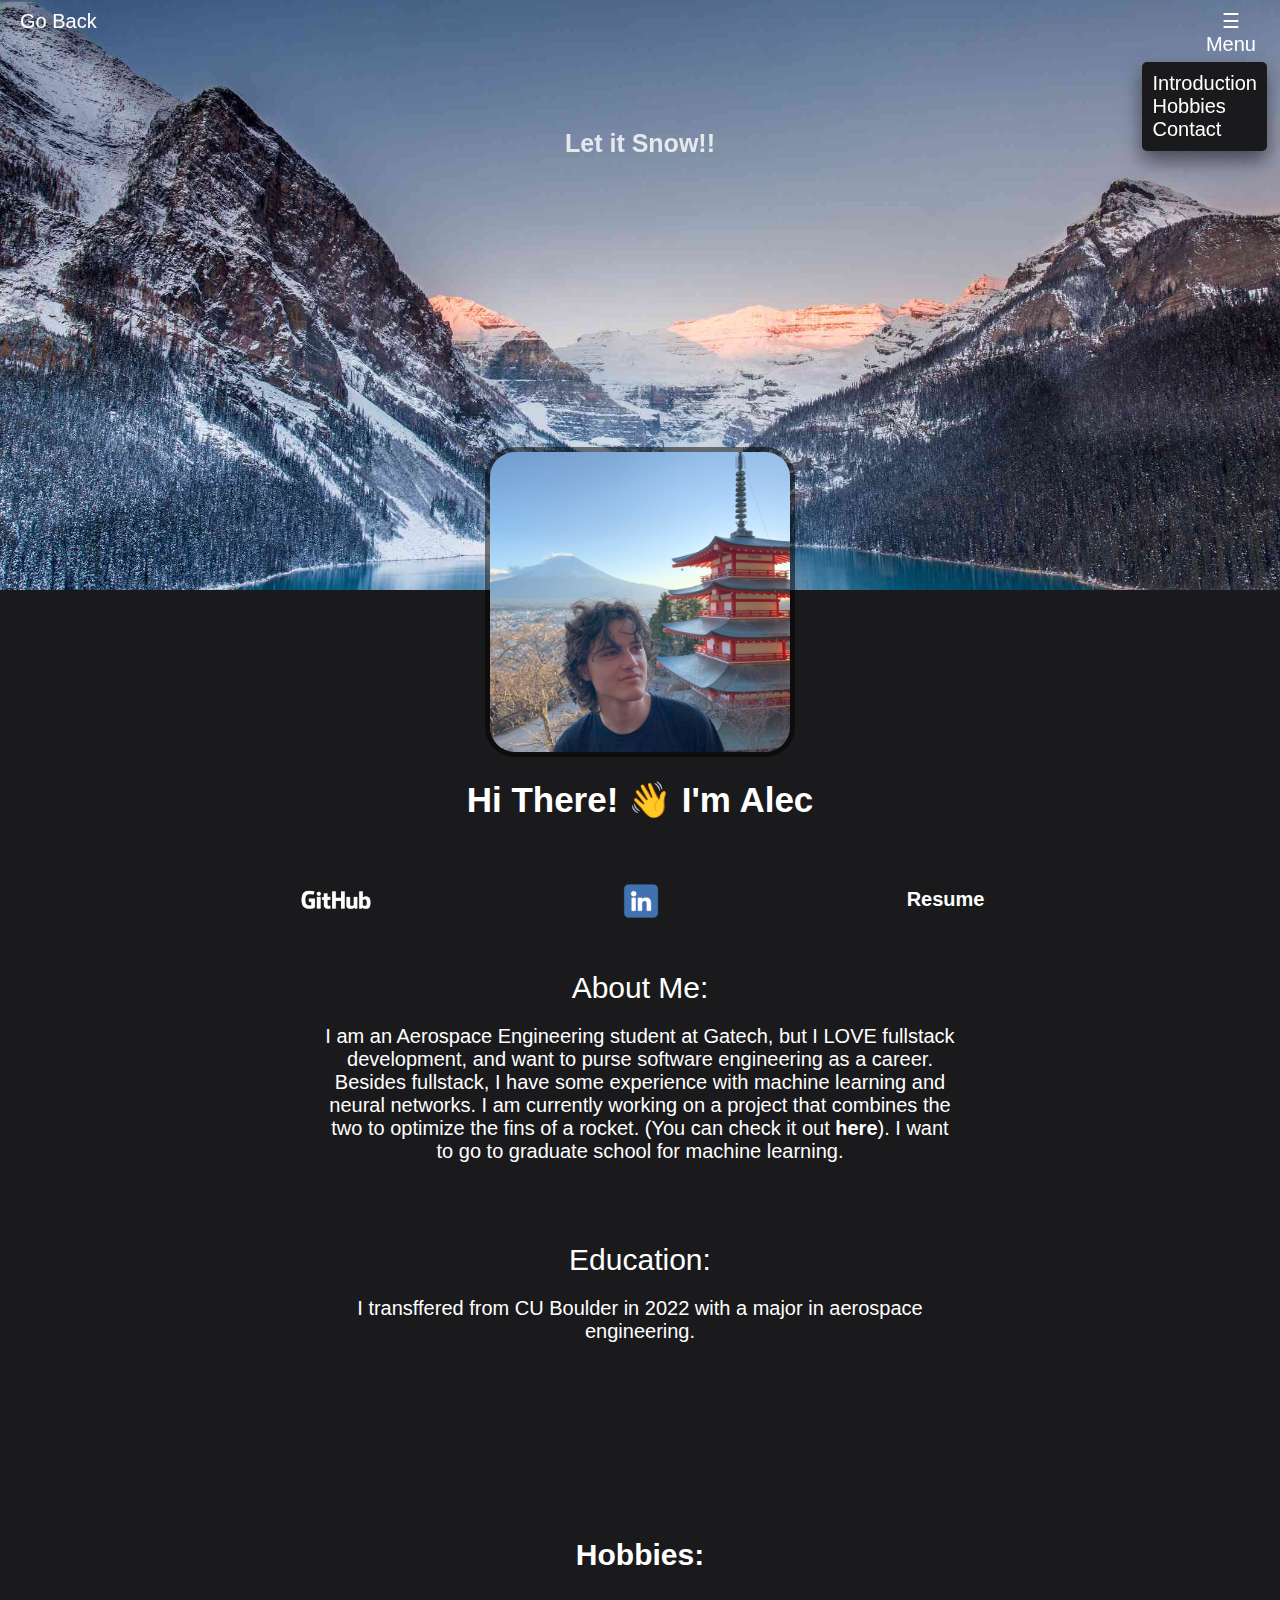
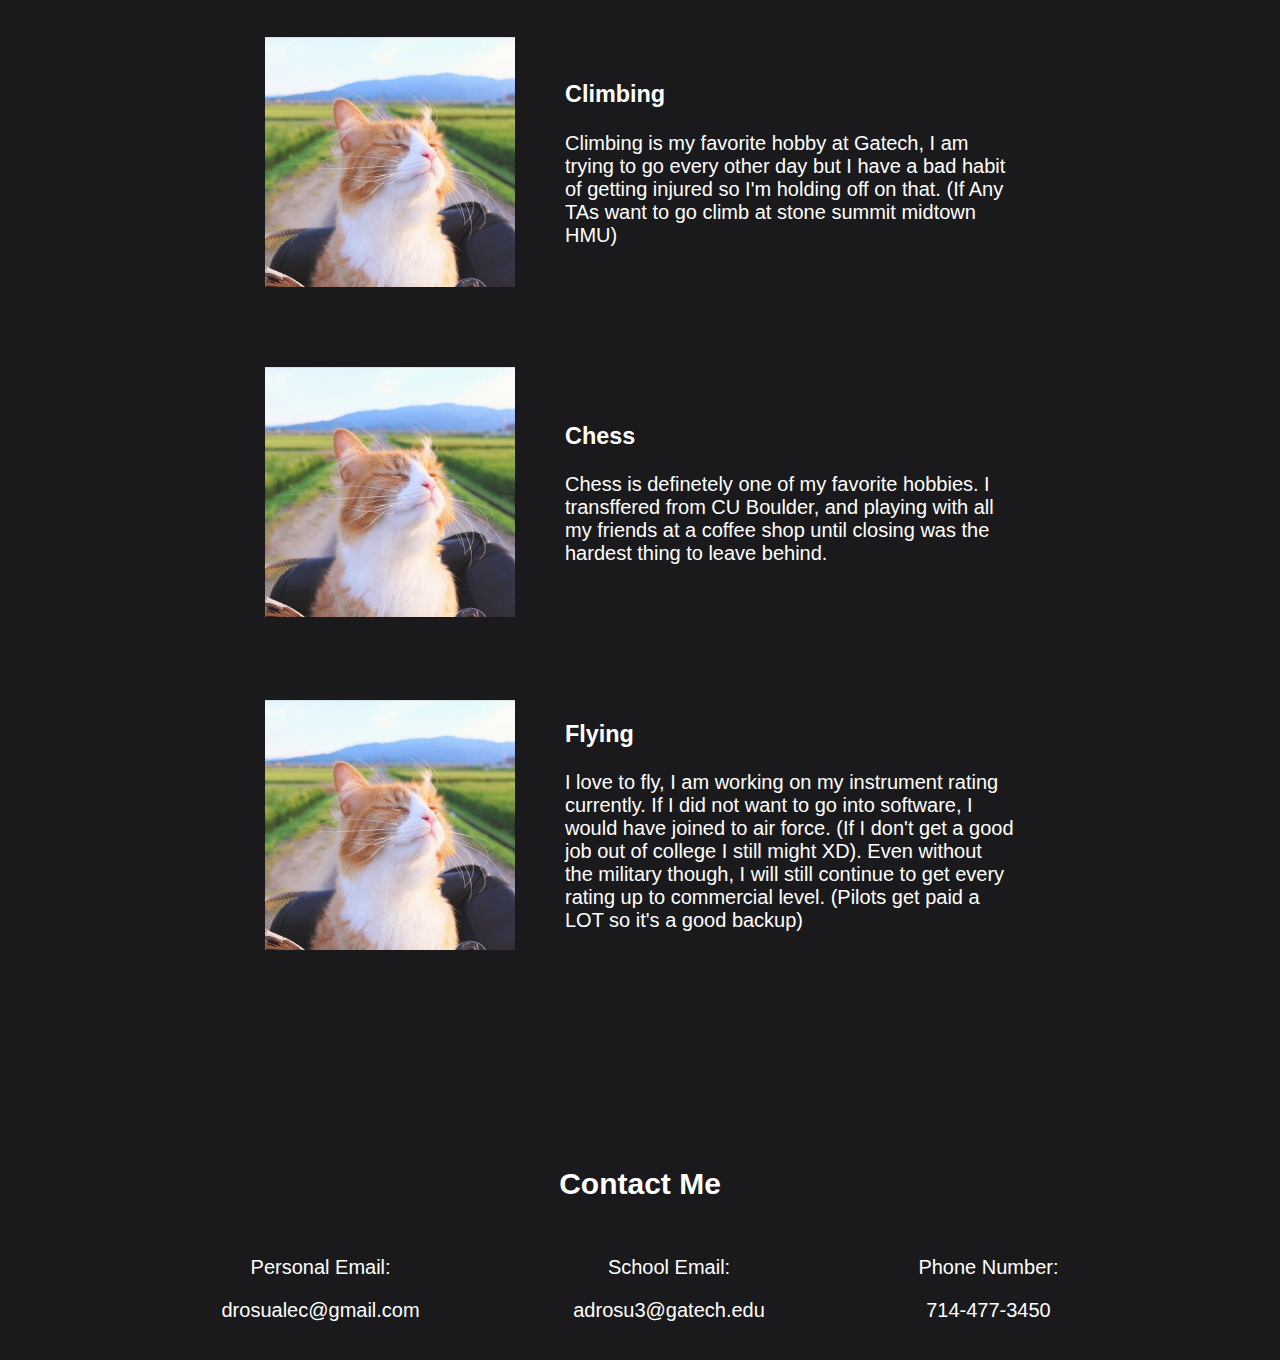
==== profile.html @ a08bbecd "first commit" ====
<!DOCTYPE html>
<html>
	<head>
		<title>Alec Drosu</title>
		<link rel="stylesheet" type="text/css" href="./profile.css" />
	</head>
	<body class="page">
		<header class="header">
			<canvas id="snow"></canvas>
			<a class="return" href="./index.html">Go Back</a>
			<div class="dropdown">
				<button class="menu__open">☰ Menu</button>
				<div class="dropdown__menu dropdown__menu_active">
					<l1><a href="#introduction" class="menu__item">Introduction</a></l1>
					<l1><a href="#hobbies" class="menu__item">Hobbies</a></l1>
					<l1><a href="#contact" class="menu__item">Contact</a></l1>
				</div>
			</div>
			<button class="snow__active">Let it Snow!!</button>
		</header>
		<main class="main">
			<section id="introduction">
				<img class="introduction__image" src="./images/ProfilePic.JPG" alt="" />
				<h1 class="introduction__name">Hi There! <span class="wave">👋</span> I'm Alec</h1>
				<div class="introduction__links">
					<a href="https://github.com/AlecDrosu" class="link">
						<img
							class="links github"
							src="./images/github.png"
							alt=""
							style="margin-bottom: -10px"
						/>
					</a>
					<a href="https://www.linkedin.com/in/alec-drosu/" class="link">
						<img
							class="links linkedIn"
							src="./images/Linkedin-logo-on-transparent-Background-PNG-.png"
							alt=""
							style="margin-bottom: -15px"
						/>
					</a>
					<a href="./Alec Drosu Resume.pdf" class="links link">Resume</a>
				</div>
				<div class="about">About Me:</div>
				<p class="about_des">
					I am an Aerospace Engineering student at Gatech, but I LOVE fullstack
					development, and want to purse software engineering as a career.
					Besides fullstack, I have some experience with machine learning and
					neural networks. I am currently working on a project that combines the
					two to optimize the fins of a rocket. (You can check it out
					<a class="ml-link" href="https://github.com/JadenMcElvey/AutoRASAero"
						>here</a
					>). I want to go to graduate school for machine learning.
				</p>
				<div class="about">Education:</div>
				<p class="about_des">
					I transffered from CU Boulder in 2022 with a major in aerospace
					engineering.
				</p>
			</section>
			<section id="hobbies">
				<h2 class="hobby__title">Hobbies:</h2>
				<div class="hobby__list">
					<div class="hobby">
						<img
							src="./images/junKitty.jpg"
							alt=""
							class="hobby__img slide-in left"
						/>
						<div class="hobby__box slide-in right">
							<h3 class="hobby__name">Climbing</h3>
							<p class="hobby__description">
								Climbing is my favorite hobby at Gatech, I am trying to go every
								other day but I have a bad habit of getting injured so I'm
								holding off on that. (If Any TAs want to go climb at stone
								summit midtown HMU)
							</p>
						</div>
					</div>
					<div class="hobby">
						<img
							src="./images/junKitty.jpg"
							alt=""
							class="hobby__img slide-in left"
						/>
						<div class="hobby__box slide-in right">
							<h3 class="hobby__name">Chess</h3>
							<p class="hobby__description">
								Chess is definetely one of my favorite hobbies. I transffered
								from CU Boulder, and playing with all my friends at a coffee
								shop until closing was the hardest thing to leave behind.
							</p>
						</div>
					</div>
					<div class="hobby">
						<img
							src="./images/junKitty.jpg"
							alt=""
							class="hobby__img slide-in left"
						/>
						<div class="hobby__box slide-in right">
							<h3 class="hobby__name">Flying</h3>
							<p class="hobby__description">
								I love to fly, I am working on my instrument rating currently.
								If I did not want to go into software, I would have joined to
								air force. (If I don't get a good job out of college I still
								might XD). Even without the military though, I will still
								continue to get every rating up to commercial level. (Pilots get
								paid a LOT so it's a good backup)
							</p>
						</div>
					</div>
				</div>
			</section>
			<section id="contact">
				<h2 class="contact__title">Contact Me</h2>
				<div class="contact__box">
					<div class="contact">
						<p class="contact__info">Personal Email:</p>
						<p class="contact__des">drosualec@gmail.com</p>
					</div>
					<div class="contact">
						<p class="contact__info">School Email:</p>
						<p class="contact__des">adrosu3@gatech.edu</p>
					</div>
					<div class="contact">
						<p class="contact__info">Phone Number:</p>
						<p class="contact__des">714-477-3450</p>
					</div>
				</div>
			</section>
		</main>
		<script src="profile.js" type="text/javascript"></script>
	</body>
</html>
---- profile.css ----
html {
	background: #1a1a1c;
	font-family: "Helvetica Neue", Helvetica, Arial, sans-serif;
	font-size: 20px;
}

@keyframes wave-animation {
	0% {
		transform: rotate(0deg);
	}
	10% {
		transform: rotate(14deg);
	}
	20% {
		transform: rotate(-8deg);
	}
	30% {
		transform: rotate(14deg);
	}
	40% {
		transform: rotate(-4deg);
	}
	50% {
		transform: rotate(10deg);
	}
	60% {
		transform: rotate(0deg);
	}
	100% {
		transform: rotate(0deg);
	}
}

.main {
	margin-top: 590px;
	color: white;
}

.introduction {
	width: 100%;
	height: 100%;
}

#snow {
	background-image: url("./images/rockyMountains.jpg");
	background-size: cover;
	background-repeat: no-repeat;
	background-position: center;
	object-position: left;
	width: 100%;
	margin: 0px;
	height: 590px;
	position: absolute;
	left: 0;
	top: 0;
}

.return {
	position: fixed;
	left: 20px;
	top: 10px;
	color: white;
	font-size: 20px;
	text-decoration: none;
}

.return:hover {
	color: lightblue;
}

.snow__active {
	margin-top: 50px;
	background-color: transparent;
	color: rgba(255, 255, 255, 0.8);
	border: none;
	font-size: 25px;
	height: 25px;
	cursor: pointer;
	position: absolute;
	left: 50%;
	top: 10%;
	transform: translate(-50%, -50%);
    font-weight: bold;
}

.snow__active:hover {
	text-shadow: 0 0 10px #fff;
	color: white;
}

#introduction {
	display: flex;
	align-items: center;
	flex-direction: column;
	justify-content: center;
	text-align: center;
}

.introduction__name {
	font-size: 35px;
	font-weight: bold;
	margin-bottom: 60px;
}

.introduction__image {
	width: 300px;
	height: 300px;
	object-fit: cover;
	object-position: top;
	margin-top: -200px;
	z-index: 1;
    border-radius: 30px;
    border:rgba(0, 0, 0, 0.5) solid 5px;
}

.link {
	padding: 0 120px;
	text-decoration: none;
	text-align: center;
	color: white;
	font-size: 20px;
	font-weight: bold;
	border: none;
	height: 25px;
	cursor: pointer;
}

/* make the links move up and down when hovering over them */
.links {
	position: relative;
	top: 0;
	transition: top ease 0.25s;
}

.links:hover {
	top: -10px;
}

.github {
	width: 80px;
}

.linkedIn {
	width: 40px;
}

.about {
	font-size: 30px;
	padding-top: 60px;
}

.about_des {
	width: 50%;
}

.ml-link {
	text-decoration: none;
	color: white;
	font-size: 20px;
	font-weight: bold;
	border: none;
	height: 25px;
	cursor: pointer;
}

.ml-link:hover {
	color: lightblue;
	text-decoration: none;
}

#hobbies {
	display: flex;
	flex-direction: column;
	justify-content: center;
	align-items: center;
	margin-top: 150px;
}

.hobby__img {
	height: 250px;
	width: 250px;
	padding-right: 50px;
	object-fit: cover;
}

.hobby {
	display: flex;
	padding: 40px;
	align-items: center;
}

.hobby__description {
	width: 450px;
}

#contact {
	display: flex;
	flex-direction: column;
	justify-content: center;
	align-items: center;
	margin-top: 150px;
    text-align: center;
}

.contact__box {
	display: flex;
    text-align: center;
}

.contact {
	padding: 10px 6vw;
    text-align: center;
}

.dropdown {
	position: relative;
	display: inline-block;
	margin-left: 94.3%;
}

.dropdown__menu {
	position: absolute;
	right: 15px;
	top: calc(100% + 0.25rem);
	background-color: #1a1a1c;
	color: white;
	border-radius: 5px;
	padding: 0.5rem 0.5rem;
	box-shadow: 0 0.5rem 1rem rgba(0, 0, 0, 0.5);
	opacity: 0;
	pointer-events: none;
	transition: opacity 0.2s ease-in-out, transform 0.2s ease-in-out;
	transform: translateY(-10px);
}

.menu__item {
	color: white;
	text-decoration: none;
	font-size: 20px;
}

.dropdown__menu_active {
	opacity: 1;
	transform: translateY(0px);
	pointer-events: auto;
}

.menu__open {
	margin-right: 20px;
	border: none;
	color: white;
	background-color: transparent;
	font-size: 20px;
	cursor: pointer;
}

.menu__open:hover {
	text-shadow: 0 0 10px #fff;
}

.menu__item:hover {
	color: lightblue;
	text-shadow: 0 0 6px #fff;
}

.wave {
	animation-name: wave-animation;
	animation-duration: 2.5s;
	animation-iteration-count: infinite;
	transform-origin: 70% 70%;
	display: inline-block;
}
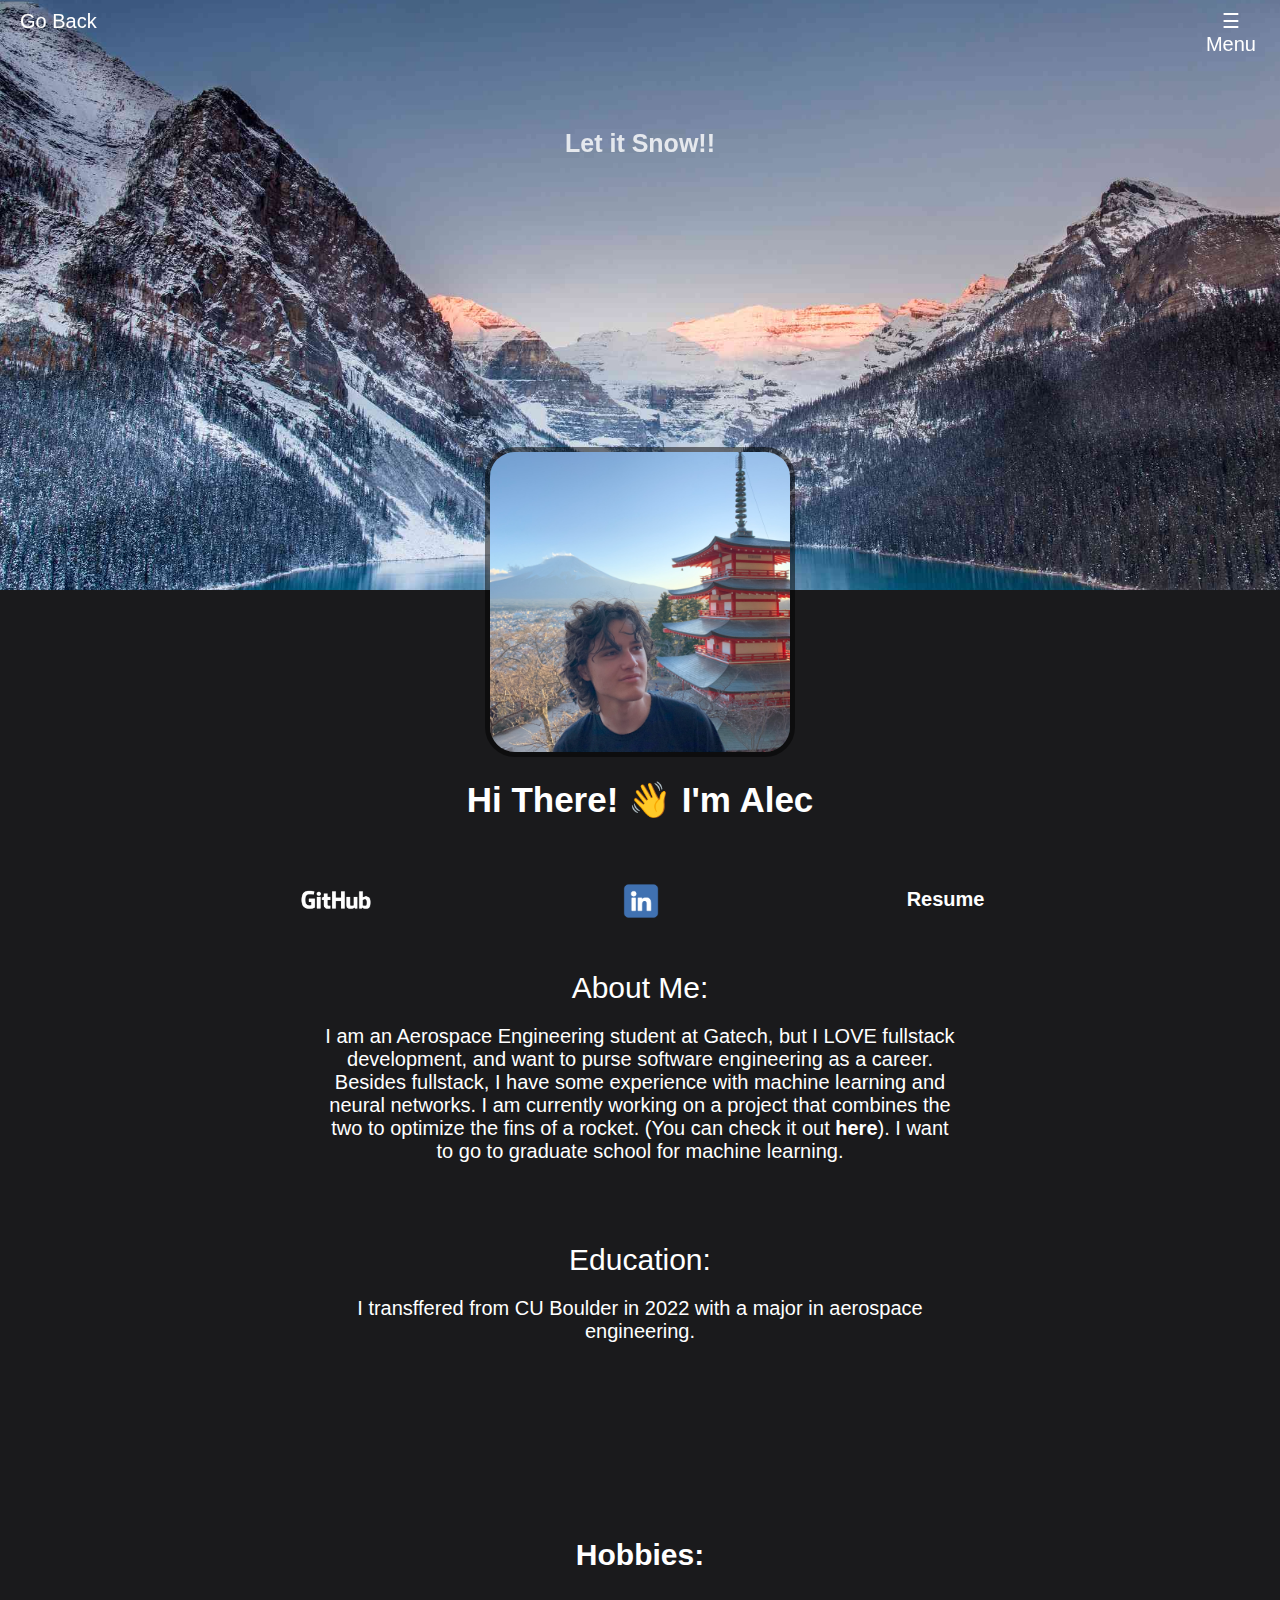
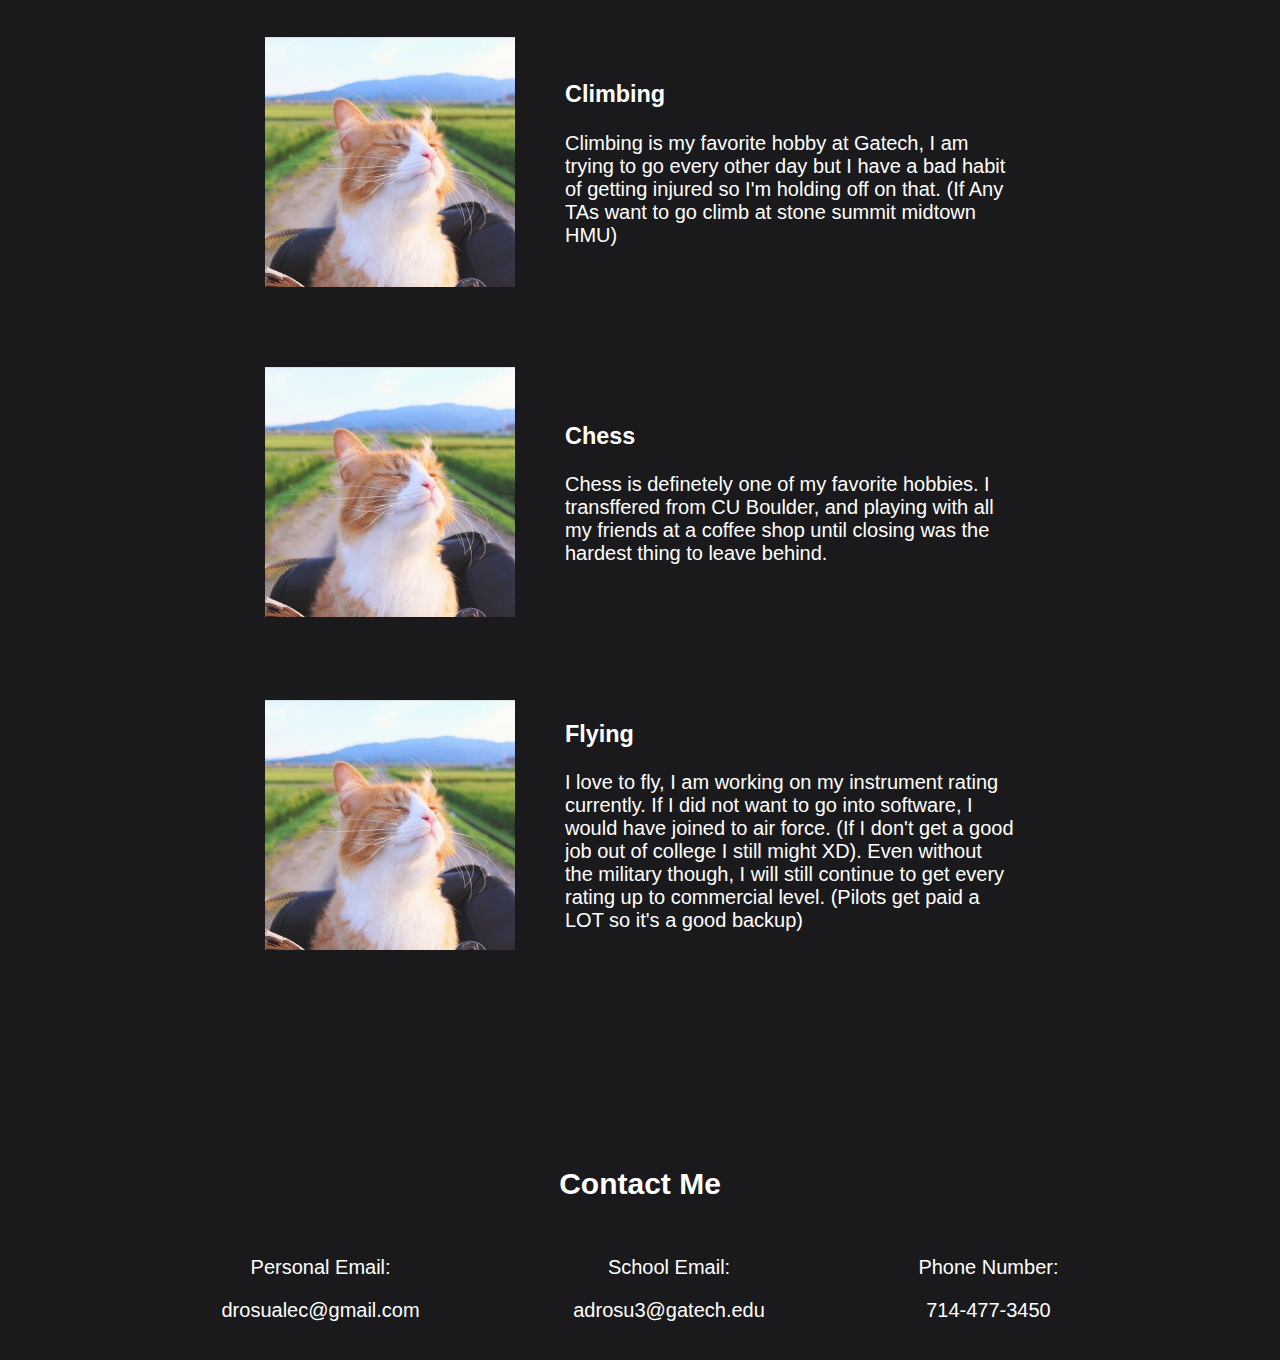
==== commit 3d0512e2: "Add readme and add slight bug fixes" ====
--- a/profile.html
+++ b/profile.html
@@ -10,7 +10,7 @@
 			<a class="return" href="./index.html">Go Back</a>
 			<div class="dropdown">
 				<button class="menu__open">☰ Menu</button>
-				<div class="dropdown__menu dropdown__menu_active">
+				<div class="dropdown__menu">
 					<l1><a href="#introduction" class="menu__item">Introduction</a></l1>
 					<l1><a href="#hobbies" class="menu__item">Hobbies</a></l1>
 					<l1><a href="#contact" class="menu__item">Contact</a></l1>
--- a/profile.css
+++ b/profile.css
@@ -68,6 +68,7 @@
 	color: lightblue;
 }
 
+
 .snow__active {
 	margin-top: 50px;
 	background-color: transparent;
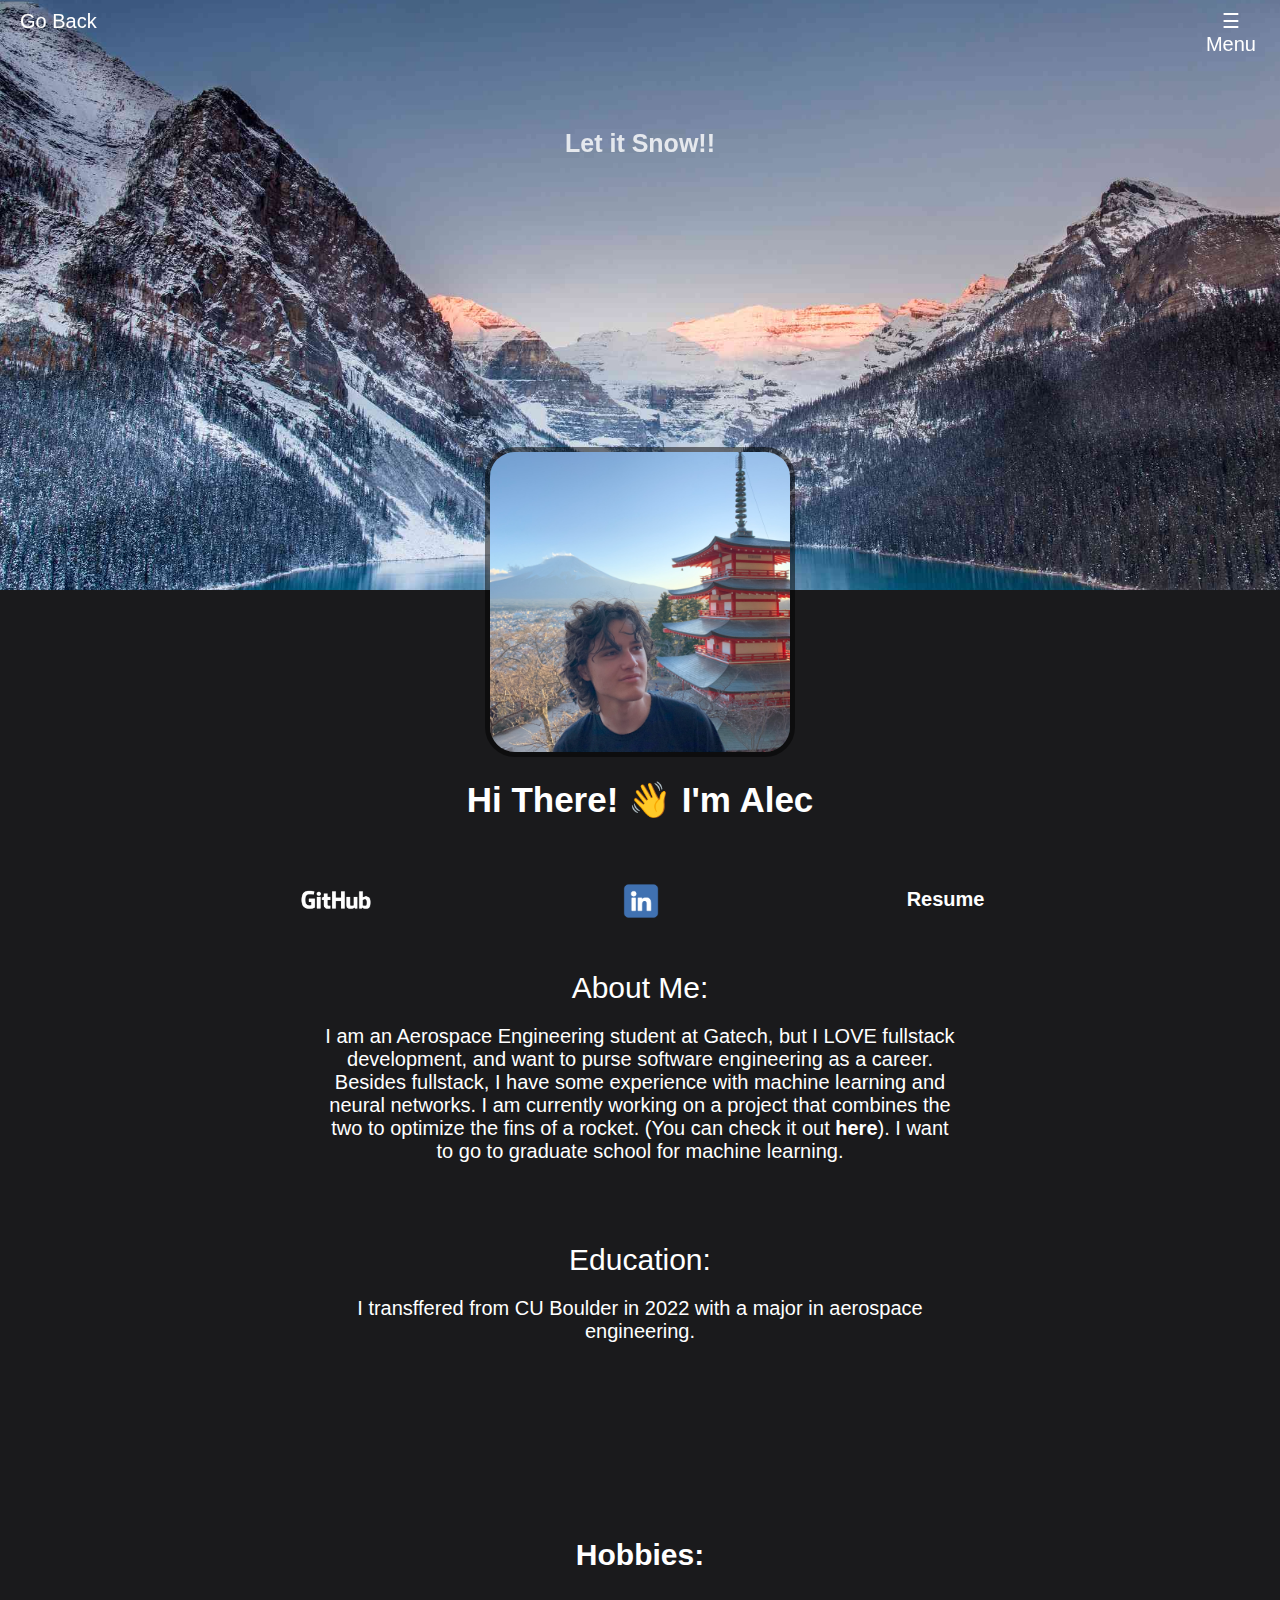
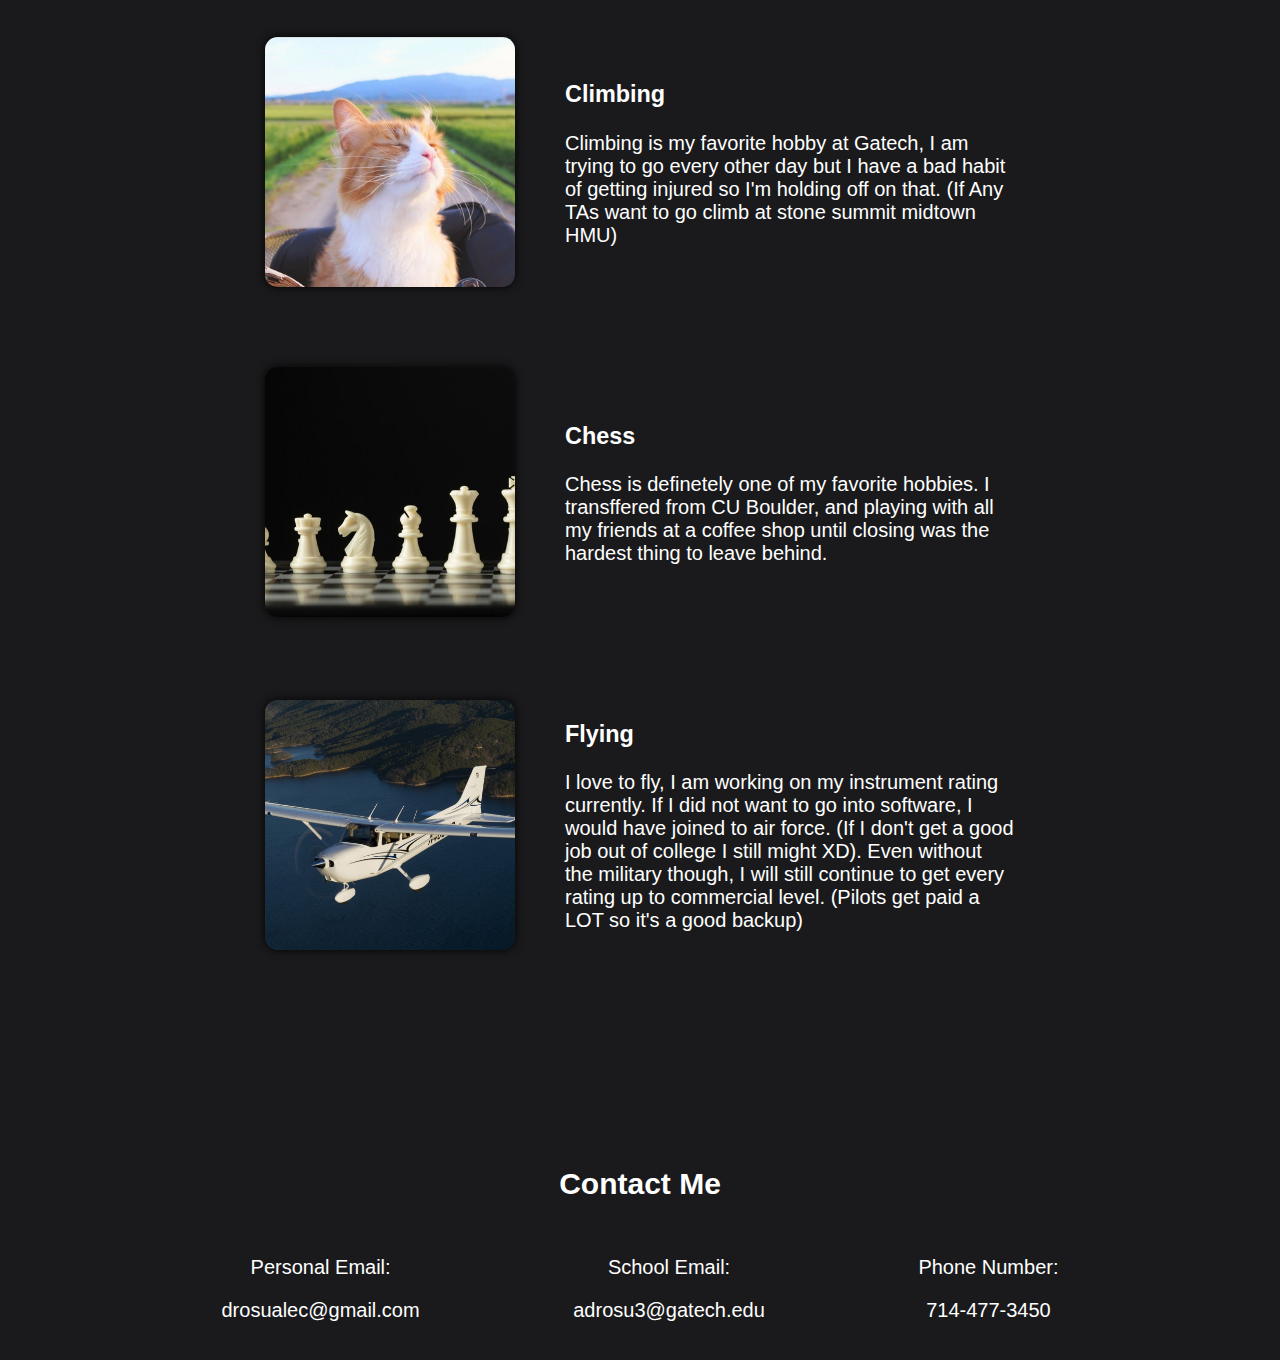
==== commit 44e252d8: "Add new Images to Hobbies" ====
--- a/profile.html
+++ b/profile.html
@@ -21,7 +21,9 @@
 		<main class="main">
 			<section id="introduction">
 				<img class="introduction__image" src="./images/ProfilePic.JPG" alt="" />
-				<h1 class="introduction__name">Hi There! <span class="wave">👋</span> I'm Alec</h1>
+				<h1 class="introduction__name">
+					Hi There! <span class="wave">👋</span> I'm Alec
+				</h1>
 				<div class="introduction__links">
 					<a href="https://github.com/AlecDrosu" class="link">
 						<img
@@ -62,11 +64,7 @@
 				<h2 class="hobby__title">Hobbies:</h2>
 				<div class="hobby__list">
 					<div class="hobby">
-						<img
-							src="./images/junKitty.jpg"
-							alt=""
-							class="hobby__img slide-in left"
-						/>
+						<img src="./images/junKitty.jpg" alt="" class="hobby__img" />
 						<div class="hobby__box slide-in right">
 							<h3 class="hobby__name">Climbing</h3>
 							<p class="hobby__description">
@@ -78,11 +76,7 @@
 						</div>
 					</div>
 					<div class="hobby">
-						<img
-							src="./images/junKitty.jpg"
-							alt=""
-							class="hobby__img slide-in left"
-						/>
+						<img src="./images/chess.jpg" alt="" class="hobby__img" />
 						<div class="hobby__box slide-in right">
 							<h3 class="hobby__name">Chess</h3>
 							<p class="hobby__description">
@@ -93,11 +87,7 @@
 						</div>
 					</div>
 					<div class="hobby">
-						<img
-							src="./images/junKitty.jpg"
-							alt=""
-							class="hobby__img slide-in left"
-						/>
+						<img src="./images/cessna172.jpg" alt="" class="hobby__img" />
 						<div class="hobby__box slide-in right">
 							<h3 class="hobby__name">Flying</h3>
 							<p class="hobby__description">
--- a/profile.css
+++ b/profile.css
@@ -180,8 +180,10 @@
 .hobby__img {
 	height: 250px;
 	width: 250px;
-	padding-right: 50px;
+	margin-right: 50px;
 	object-fit: cover;
+	border-radius: 5%;
+	box-shadow: 0 0 10px rgba(0, 0, 0, 0.9);
 }
 
 .hobby {
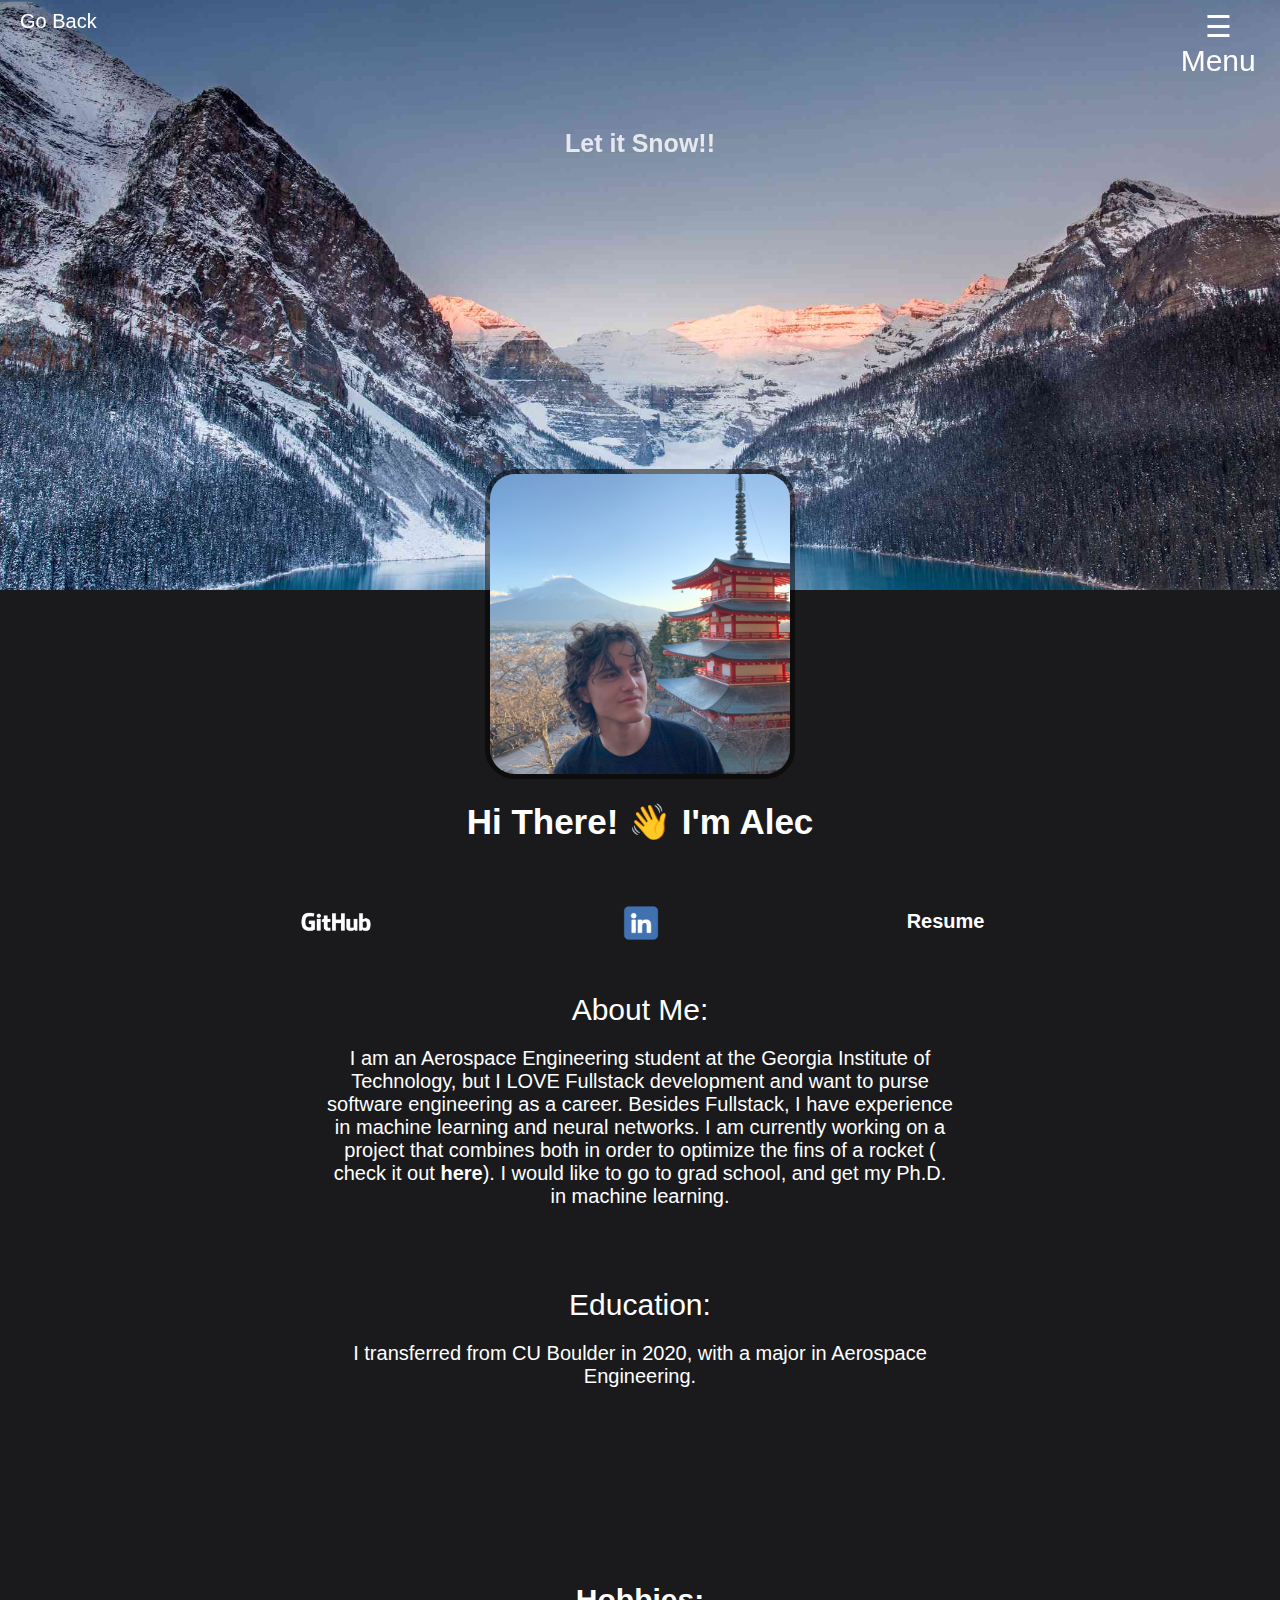
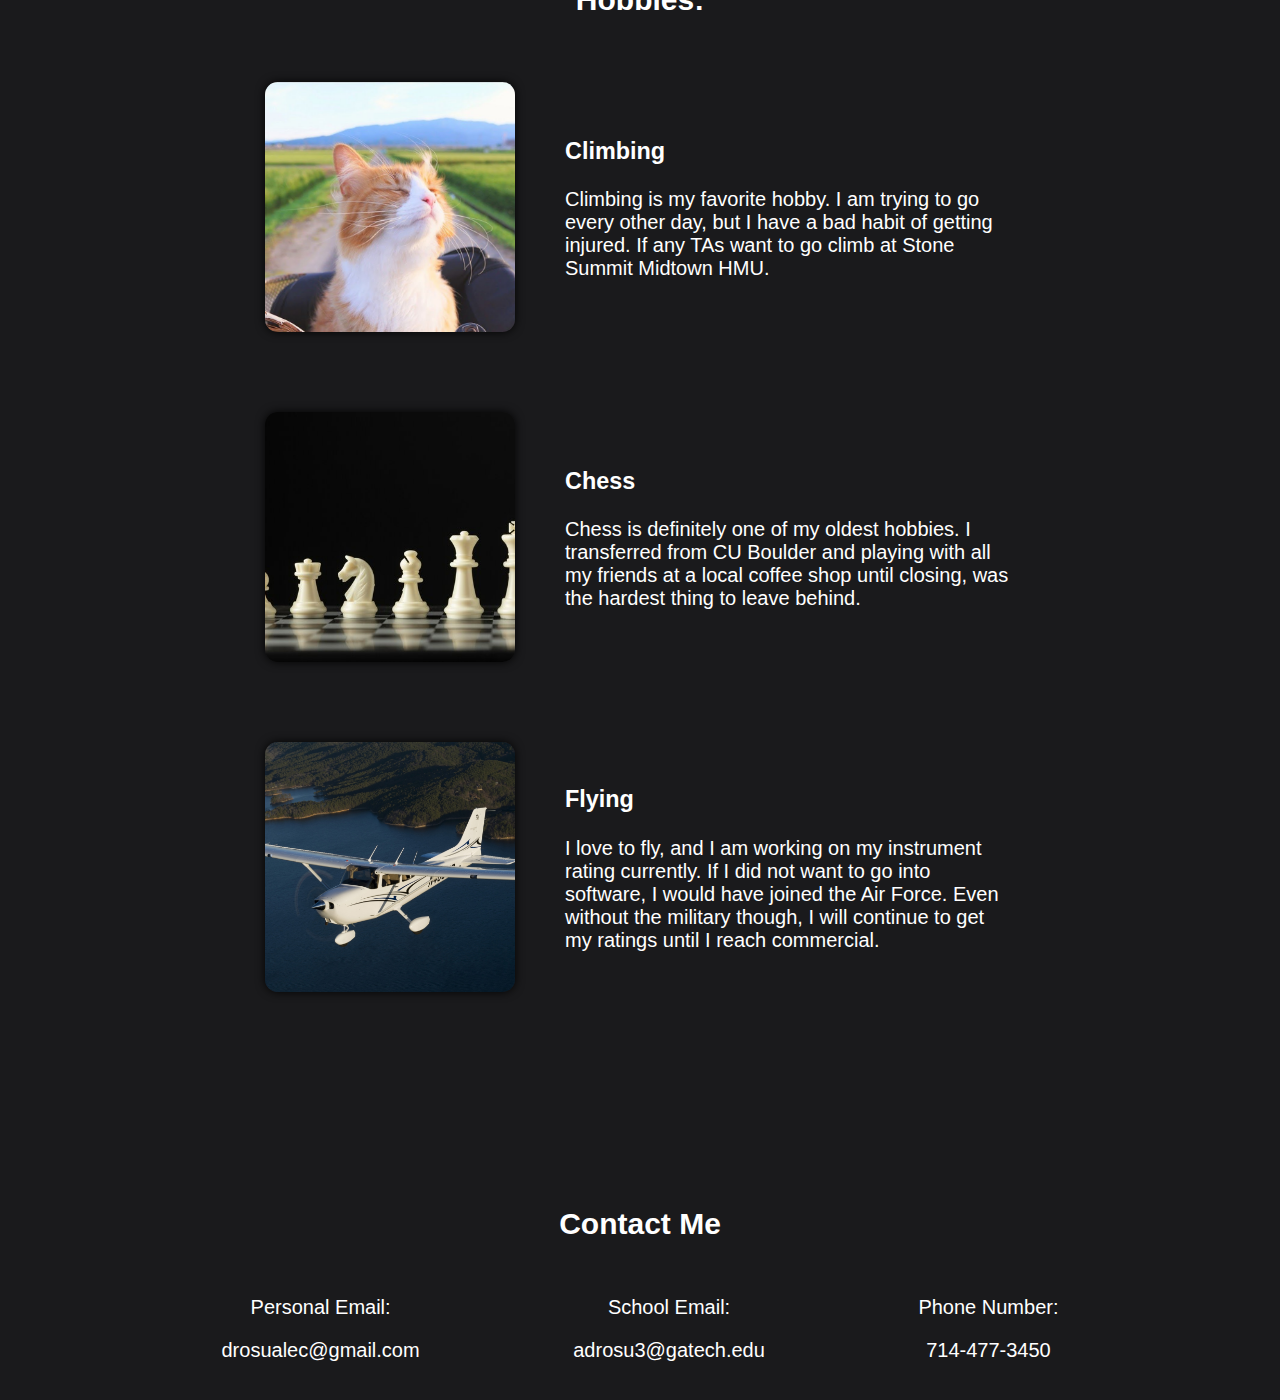
==== commit 41bf267d: "Grammatical fixes" ====
--- a/profile.html
+++ b/profile.html
@@ -45,19 +45,21 @@
 				</div>
 				<div class="about">About Me:</div>
 				<p class="about_des">
-					I am an Aerospace Engineering student at Gatech, but I LOVE fullstack
-					development, and want to purse software engineering as a career.
-					Besides fullstack, I have some experience with machine learning and
-					neural networks. I am currently working on a project that combines the
-					two to optimize the fins of a rocket. (You can check it out
+					I am an Aerospace Engineering student at the Georgia Institute of
+					Technology, but I LOVE Fullstack development and want to purse
+					software engineering as a career. Besides Fullstack, I have experience
+					in machine learning and neural networks. I am currently working on a
+					project that combines both in order to optimize the fins of a rocket (
+					check it out
 					<a class="ml-link" href="https://github.com/JadenMcElvey/AutoRASAero"
 						>here</a
-					>). I want to go to graduate school for machine learning.
+					>). I would like to go to grad school, and get my Ph.D. in machine
+					learning.
 				</p>
 				<div class="about">Education:</div>
 				<p class="about_des">
-					I transffered from CU Boulder in 2022 with a major in aerospace
-					engineering.
+					I transferred from CU Boulder in 2020, with a major in Aerospace
+					Engineering.
 				</p>
 			</section>
 			<section id="hobbies">
@@ -68,10 +70,9 @@
 						<div class="hobby__box slide-in right">
 							<h3 class="hobby__name">Climbing</h3>
 							<p class="hobby__description">
-								Climbing is my favorite hobby at Gatech, I am trying to go every
-								other day but I have a bad habit of getting injured so I'm
-								holding off on that. (If Any TAs want to go climb at stone
-								summit midtown HMU)
+								Climbing is my favorite hobby. I am trying to go every other
+								day, but I have a bad habit of getting injured. If any TAs want
+								to go climb at Stone Summit Midtown HMU.
 							</p>
 						</div>
 					</div>
@@ -80,9 +81,9 @@
 						<div class="hobby__box slide-in right">
 							<h3 class="hobby__name">Chess</h3>
 							<p class="hobby__description">
-								Chess is definetely one of my favorite hobbies. I transffered
-								from CU Boulder, and playing with all my friends at a coffee
-								shop until closing was the hardest thing to leave behind.
+								Chess is definitely one of my oldest hobbies. I transferred from
+								CU Boulder and playing with all my friends at a local coffee
+								shop until closing, was the hardest thing to leave behind.
 							</p>
 						</div>
 					</div>
@@ -91,12 +92,10 @@
 						<div class="hobby__box slide-in right">
 							<h3 class="hobby__name">Flying</h3>
 							<p class="hobby__description">
-								I love to fly, I am working on my instrument rating currently.
-								If I did not want to go into software, I would have joined to
-								air force. (If I don't get a good job out of college I still
-								might XD). Even without the military though, I will still
-								continue to get every rating up to commercial level. (Pilots get
-								paid a LOT so it's a good backup)
+								I love to fly, and I am working on my instrument rating currently.
+								If I did not want to go into software, I would have joined the
+								Air Force. Even without the military though, I will
+								continue to get my ratings until I reach commercial.
 							</p>
 						</div>
 					</div>
--- a/profile.css
+++ b/profile.css
@@ -218,7 +218,7 @@
 .dropdown {
 	position: relative;
 	display: inline-block;
-	margin-left: 94.3%;
+	margin-left: 92.3%;
 }
 
 .dropdown__menu {
@@ -253,7 +253,7 @@
 	border: none;
 	color: white;
 	background-color: transparent;
-	font-size: 20px;
+	font-size: 30px;
 	cursor: pointer;
 }
 
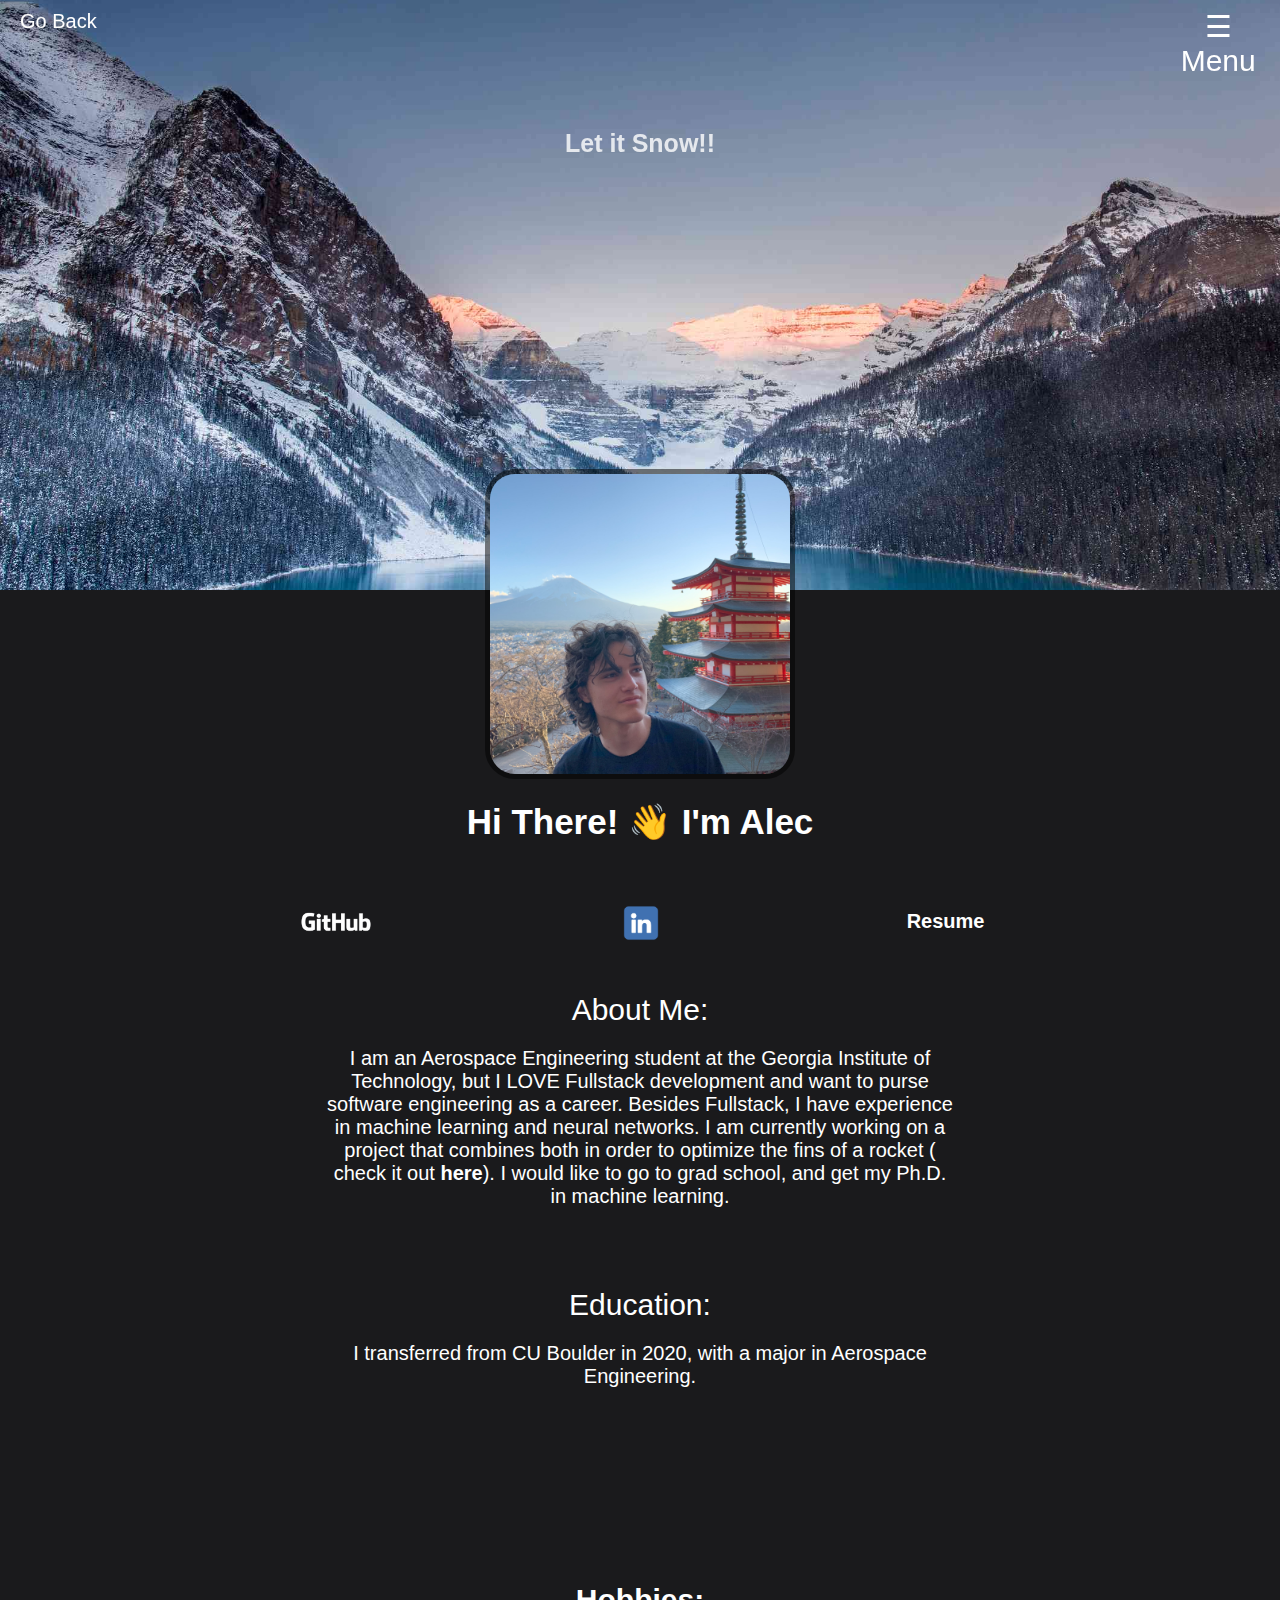
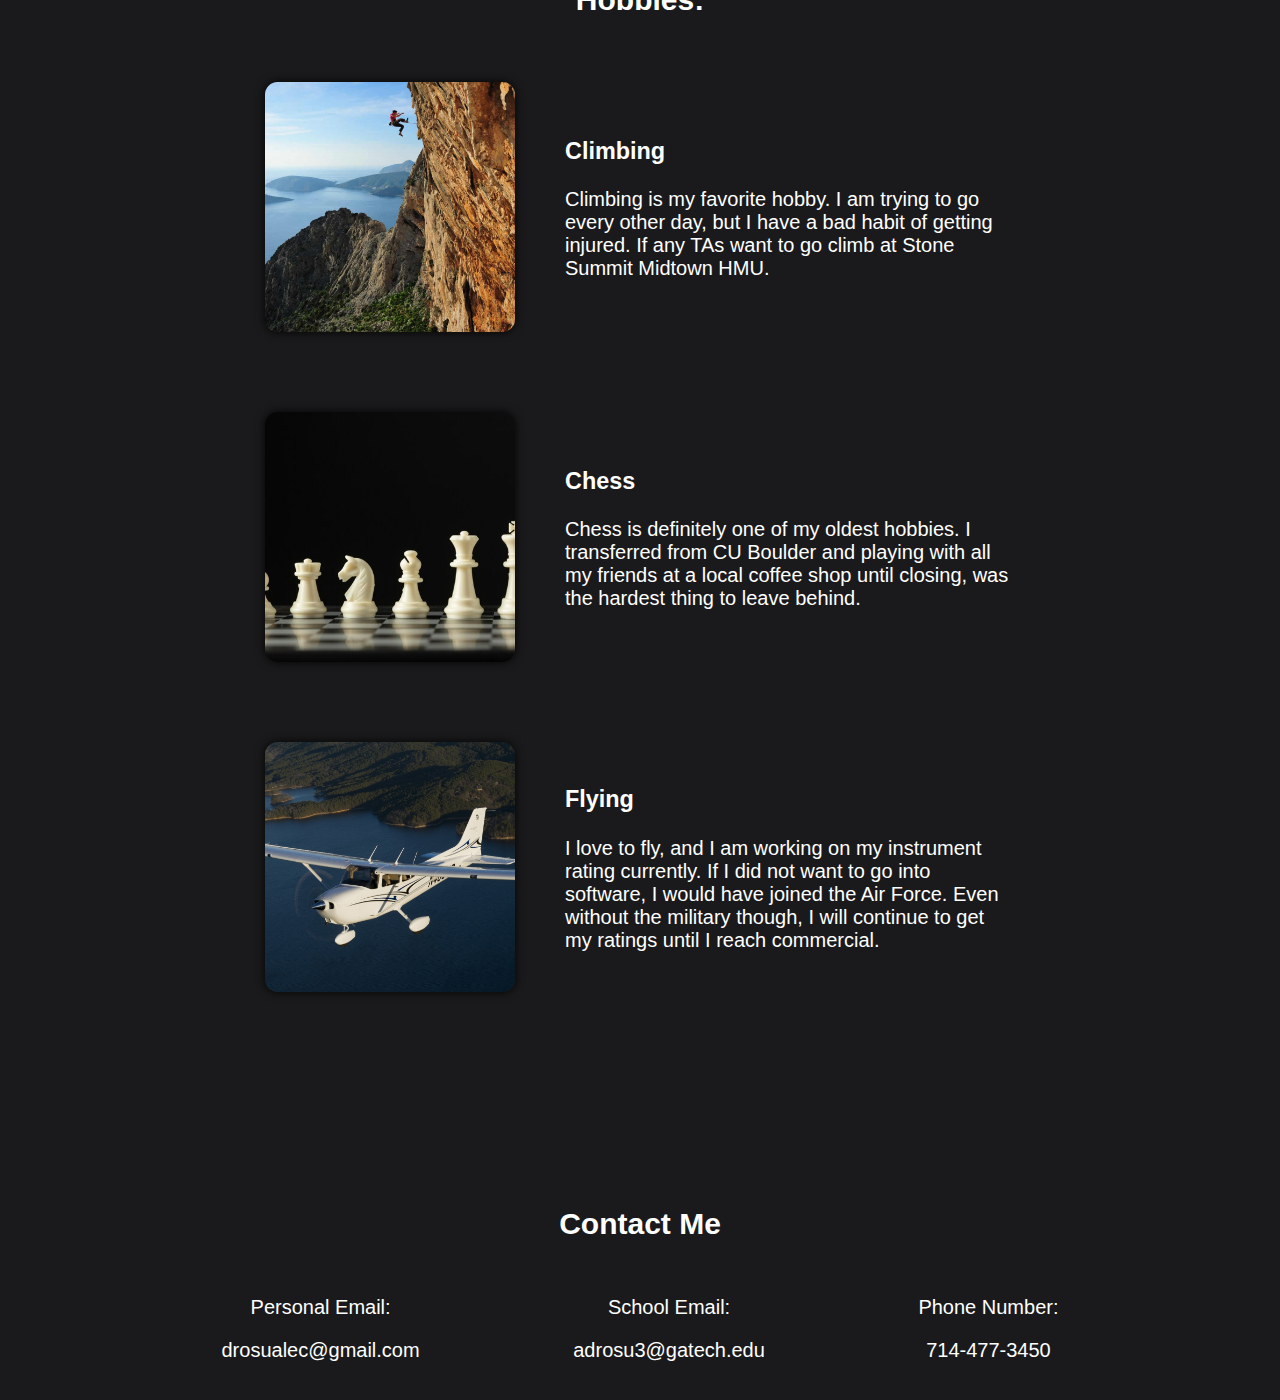
==== commit af34a1de: "particle effect mod" ====
--- a/profile.html
+++ b/profile.html
@@ -66,7 +66,7 @@
 				<h2 class="hobby__title">Hobbies:</h2>
 				<div class="hobby__list">
 					<div class="hobby">
-						<img src="./images/junKitty.jpg" alt="" class="hobby__img" />
+						<img src="./images/climbing.jpg" alt="" class="hobby__img" />
 						<div class="hobby__box slide-in right">
 							<h3 class="hobby__name">Climbing</h3>
 							<p class="hobby__description">
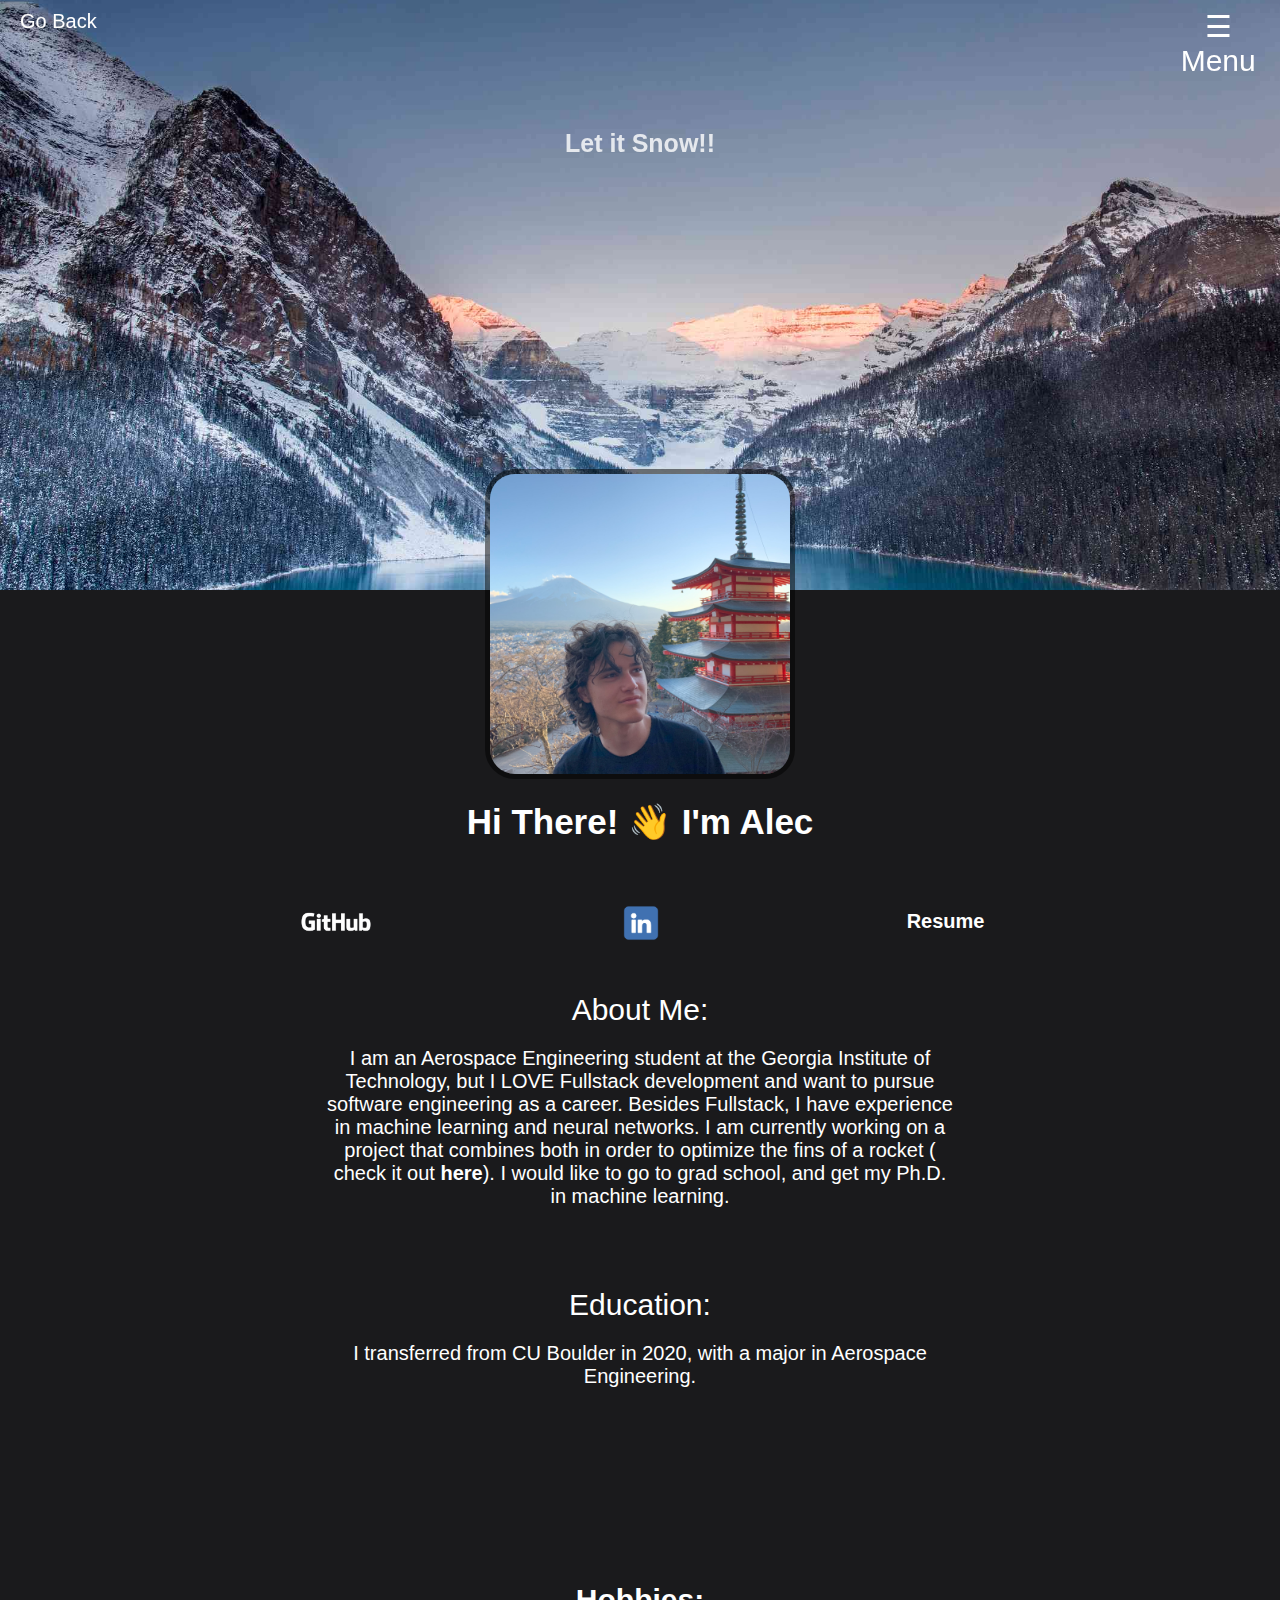
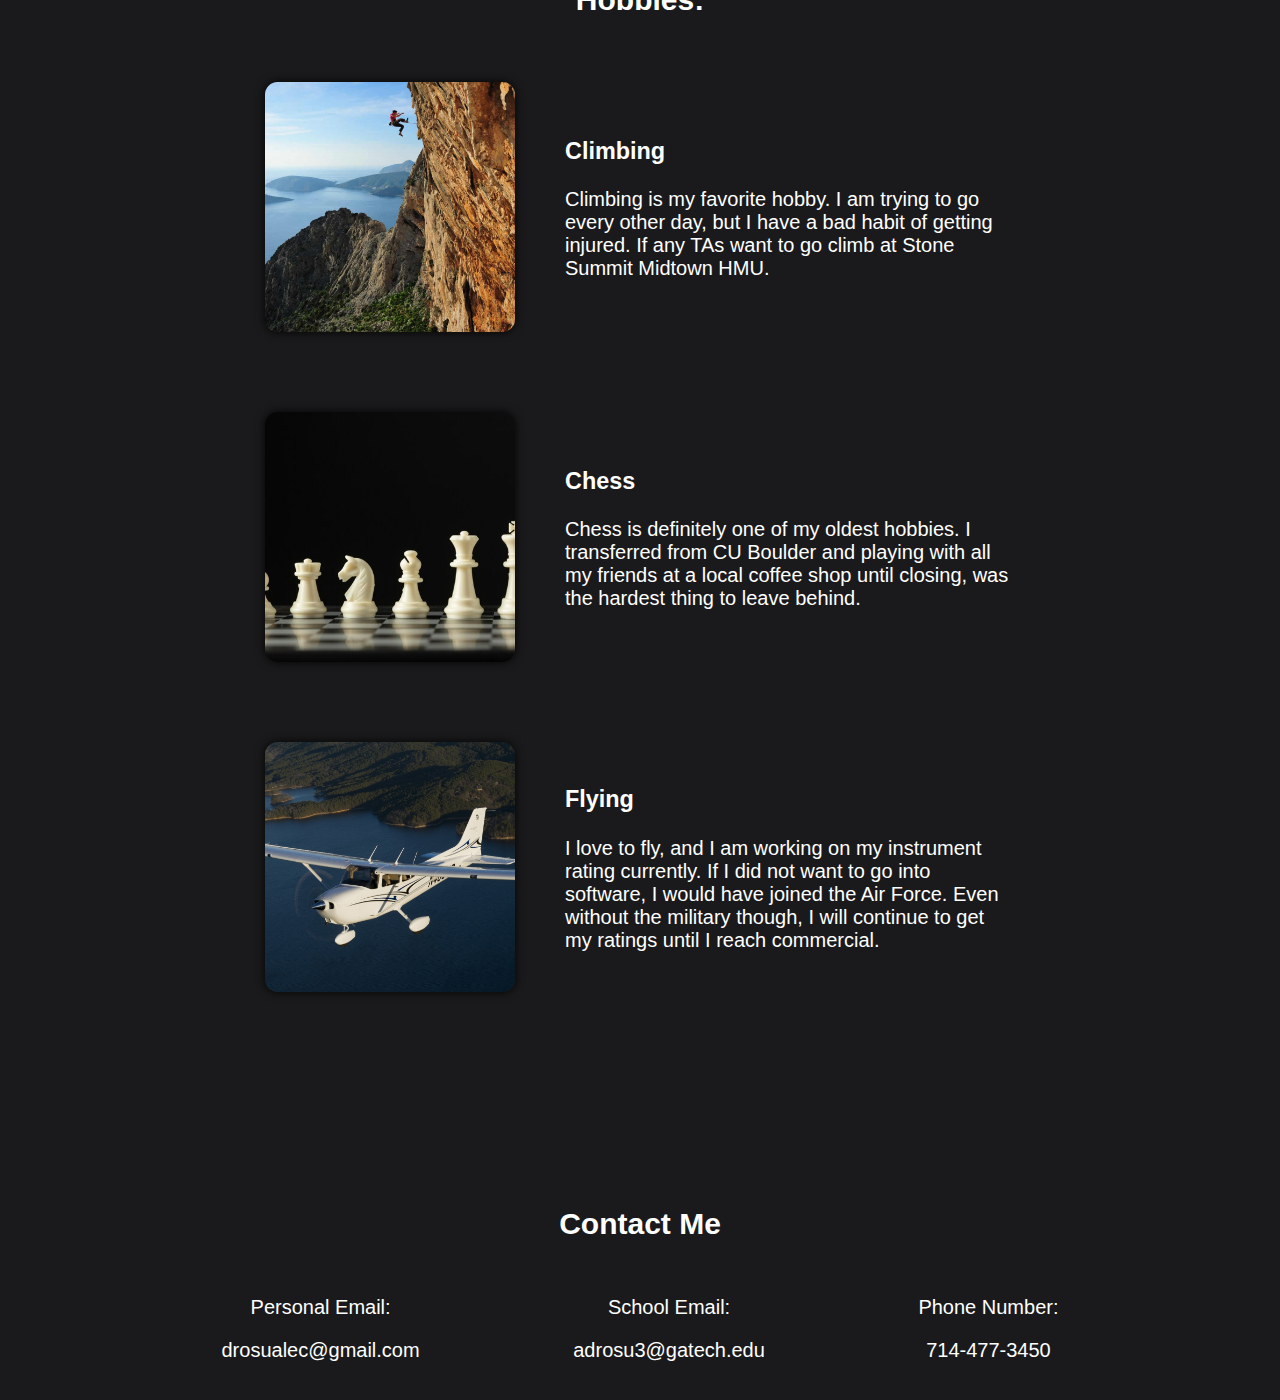
==== commit 20312354: "Fix Typos" ====
--- a/profile.html
+++ b/profile.html
@@ -46,7 +46,7 @@
 				<div class="about">About Me:</div>
 				<p class="about_des">
 					I am an Aerospace Engineering student at the Georgia Institute of
-					Technology, but I LOVE Fullstack development and want to purse
+					Technology, but I LOVE Fullstack development and want to pursue
 					software engineering as a career. Besides Fullstack, I have experience
 					in machine learning and neural networks. I am currently working on a
 					project that combines both in order to optimize the fins of a rocket (
